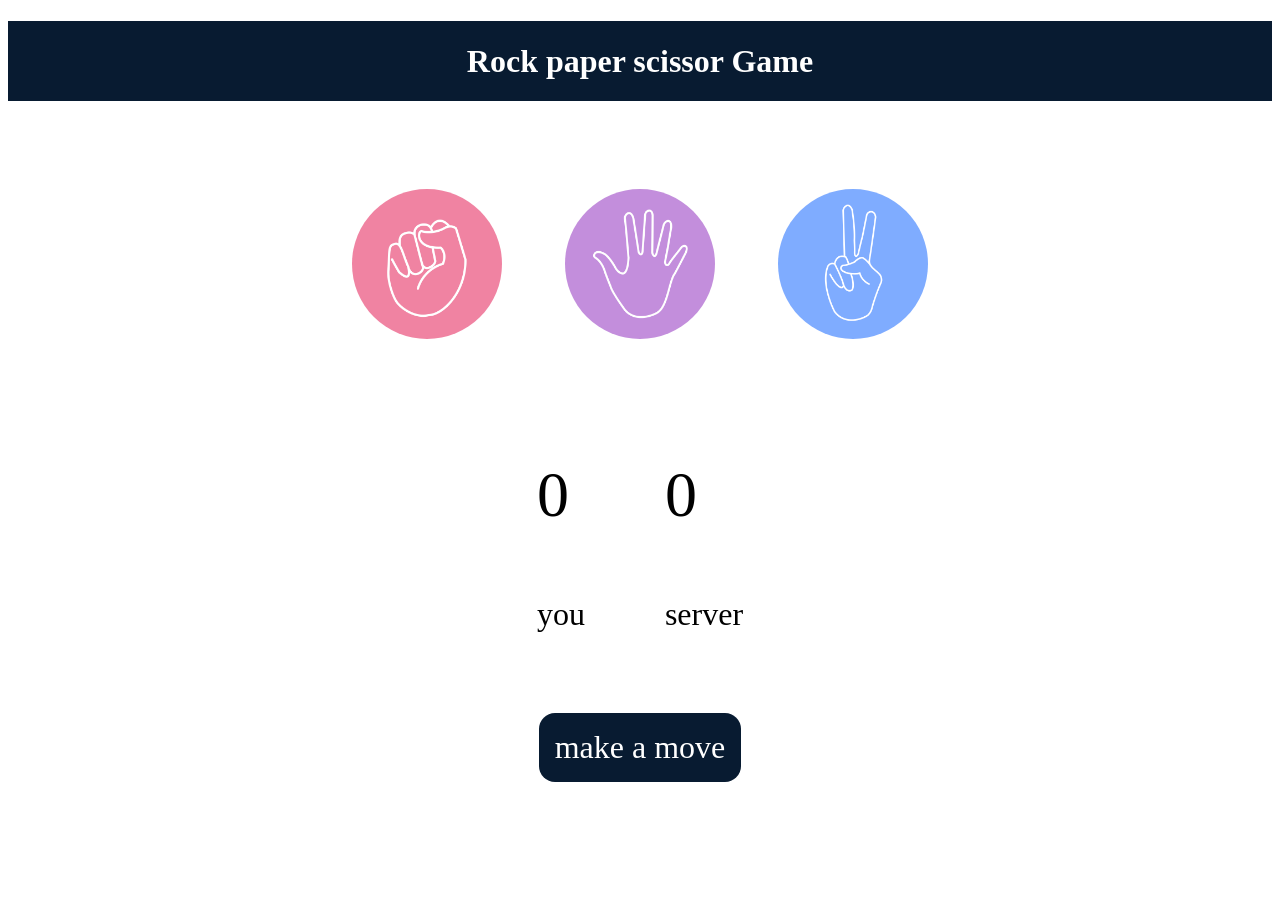
==== index.html @ acf3f666 "Update rock paper scissors game" ====
<!DOCTYPE html>
<html lang="en">
<head>
    <meta charset="UTF-8">
    <meta name="viewport" content="width=device-width, initial-scale=1.0">
    <title>Rock paper scissor Game</title>
    <link rel="stylesheet" href="style.css"/>
    <link rel="manifest" href="manifest.json">

</head>
<body>
     <!-- <main>
        <h1>Tic Tac Toe</h1>
        <div class="container">
        <div class="Game">
            <button class="box"></button>
            <button class="box"></button>
            <button class="box"></button>
            <button class="box"></button>
            <button class="box"></button>
            <button class="box"></button>
            <button class="box"></button>
            <button class="box"></button>
            <button class="box"></button>
        </div>
     </div>
     <button id="reset-btn">reset Game</button>
     </main> -->
     <h1> Rock paper scissor Game</h1>
     <div class="choices">
     <div class="choice" id="Rock">
        <img src="./Images/rock.png"/>
     </div>
      <div class="choice" id="paper">
        <img src="./Images/paper.png"/>
     </div>
      <div class="choice" id="scissors">
        <img src="./Images/scissors.png"/>
     </div>
     </div>


     <div class="scoreboard">
        <div class="score">
            <p id="user-score">0</p>
            <p>you</p>
        </div>
          <div class="score">
            <p id="server-score">0</p>
            <p>server</p>
        </div>
        </div>

        <div class="msg-container">
            <p id="msg"> make a move</p>
        </div>
     
     <script src="app.js"></script>
     <script>
  if ("serviceWorker" in navigator) {
    navigator.serviceWorker.register("sw.js")
      .then(() => console.log("Service Worker Registered"));
  }
</script>

</body>
</html>
---- style.css ----
<<<<<<< HEAD
/* * {
    margin: 0;
    padding: 0;
}

body {
    background-color: aqua;
    text-align: center;
}

.container {
    height: 70vh;
     display: flex;
    flex-wrap: wrap;
    justify-content: center;
       align-items: center;
  
}

.Game {
    height: 60vmin;
    width: 60vmin;
    display: flex;
    flex-wrap: wrap;
    justify-content: center;
       align-items: center;
       gap: 1.5vmin;
}
.box {
    height: 18vmin;
    width: 18vmin;
    border-radius: 1rem;
    border: none;
    box-shadow: 0 0 1rem rgba(0,0,0,0.5);
    font-size: 8vmin;

}
#reset-btn {
    padding: 0.5rem;
    font-size: 1rem;
    border-radius: 5rem;
    color: white;
    background-color: black;
    border: none;
} */

*{
   margin: 0;
   padding: 0;   
}

h1{
    background-color: #081b31;
    color: #fff;
    height: 5rem;
    text-align: center;
    line-height: 5rem;
}
.choice:hover {
    cursor: pointer;
    background-color: #081b31;
}
.choice {
     height: 165px;
     width: 165px;
     border-radius: 50%;
    display: flex;
    justify-content: center;
    align-items: center;
}
img {
         height: 150px;
     width: 150px;
     border-radius: 50%;
     object-fit: cover;
      
}
.choices {
       display: flex;
       justify-content: center;
       align-items: center;
       gap: 3rem;margin-top: 5rem;
}

.scoreboard {
    display: flex;
    justify-content: center;
    align-items: center;
    font-size: 2rem;
    margin-top: 3rem;
    gap: 5rem;
}
#user-score,
 #server-score {
    font-size: 4rem;
}
.msg-container {
    display: flex;
    justify-content: center;
    align-items: center;
}
#msg {
    font-size: 2rem;
    background-color: #081b31;
    color: #fff;
    margin-top: 3rem;
    display: inline;
    padding: 1rem;
    border-radius: 1rem;
=======
/* * {
    margin: 0;
    padding: 0;
}

body {
    background-color: aqua;
    text-align: center;
}

.container {
    height: 70vh;
     display: flex;
    flex-wrap: wrap;
    justify-content: center;
       align-items: center;
  
}

.Game {
    height: 60vmin;
    width: 60vmin;
    display: flex;
    flex-wrap: wrap;
    justify-content: center;
       align-items: center;
       gap: 1.5vmin;
}
.box {
    height: 18vmin;
    width: 18vmin;
    border-radius: 1rem;
    border: none;
    box-shadow: 0 0 1rem rgba(0,0,0,0.5);
    font-size: 8vmin;

}
#reset-btn {
    padding: 0.5rem;
    font-size: 1rem;
    border-radius: 5rem;
    color: white;
    background-color: black;
    border: none;
} */

*{
   margin: 0;
   padding: 0;   
}

h1{
    background-color: #081b31;
    color: #fff;
    height: 5rem;
    text-align: center;
    line-height: 5rem;
}
.choice:hover {
    cursor: pointer;
    background-color: #081b31;
}
.choice {
     height: 165px;
     width: 165px;
     border-radius: 50%;
    display: flex;
    justify-content: center;
    align-items: center;
}
img {
         height: 150px;
     width: 150px;
     border-radius: 50%;
     object-fit: cover;
      
}
.choices {
       display: flex;
       justify-content: center;
       align-items: center;
       gap: 3rem;margin-top: 5rem;
}

.scoreboard {
    display: flex;
    justify-content: center;
    align-items: center;
    font-size: 2rem;
    margin-top: 3rem;
    gap: 5rem;
}
#user-score,
 #server-score {
    font-size: 4rem;
}
.msg-container {
    display: flex;
    justify-content: center;
    align-items: center;
}
#msg {
    font-size: 2rem;
    background-color: #081b31;
    color: #fff;
    margin-top: 3rem;
    display: inline;
    padding: 1rem;
    border-radius: 1rem;
>>>>>>> 07a7cd3d7766276f21cc5cd9df110debb1cfa515
}
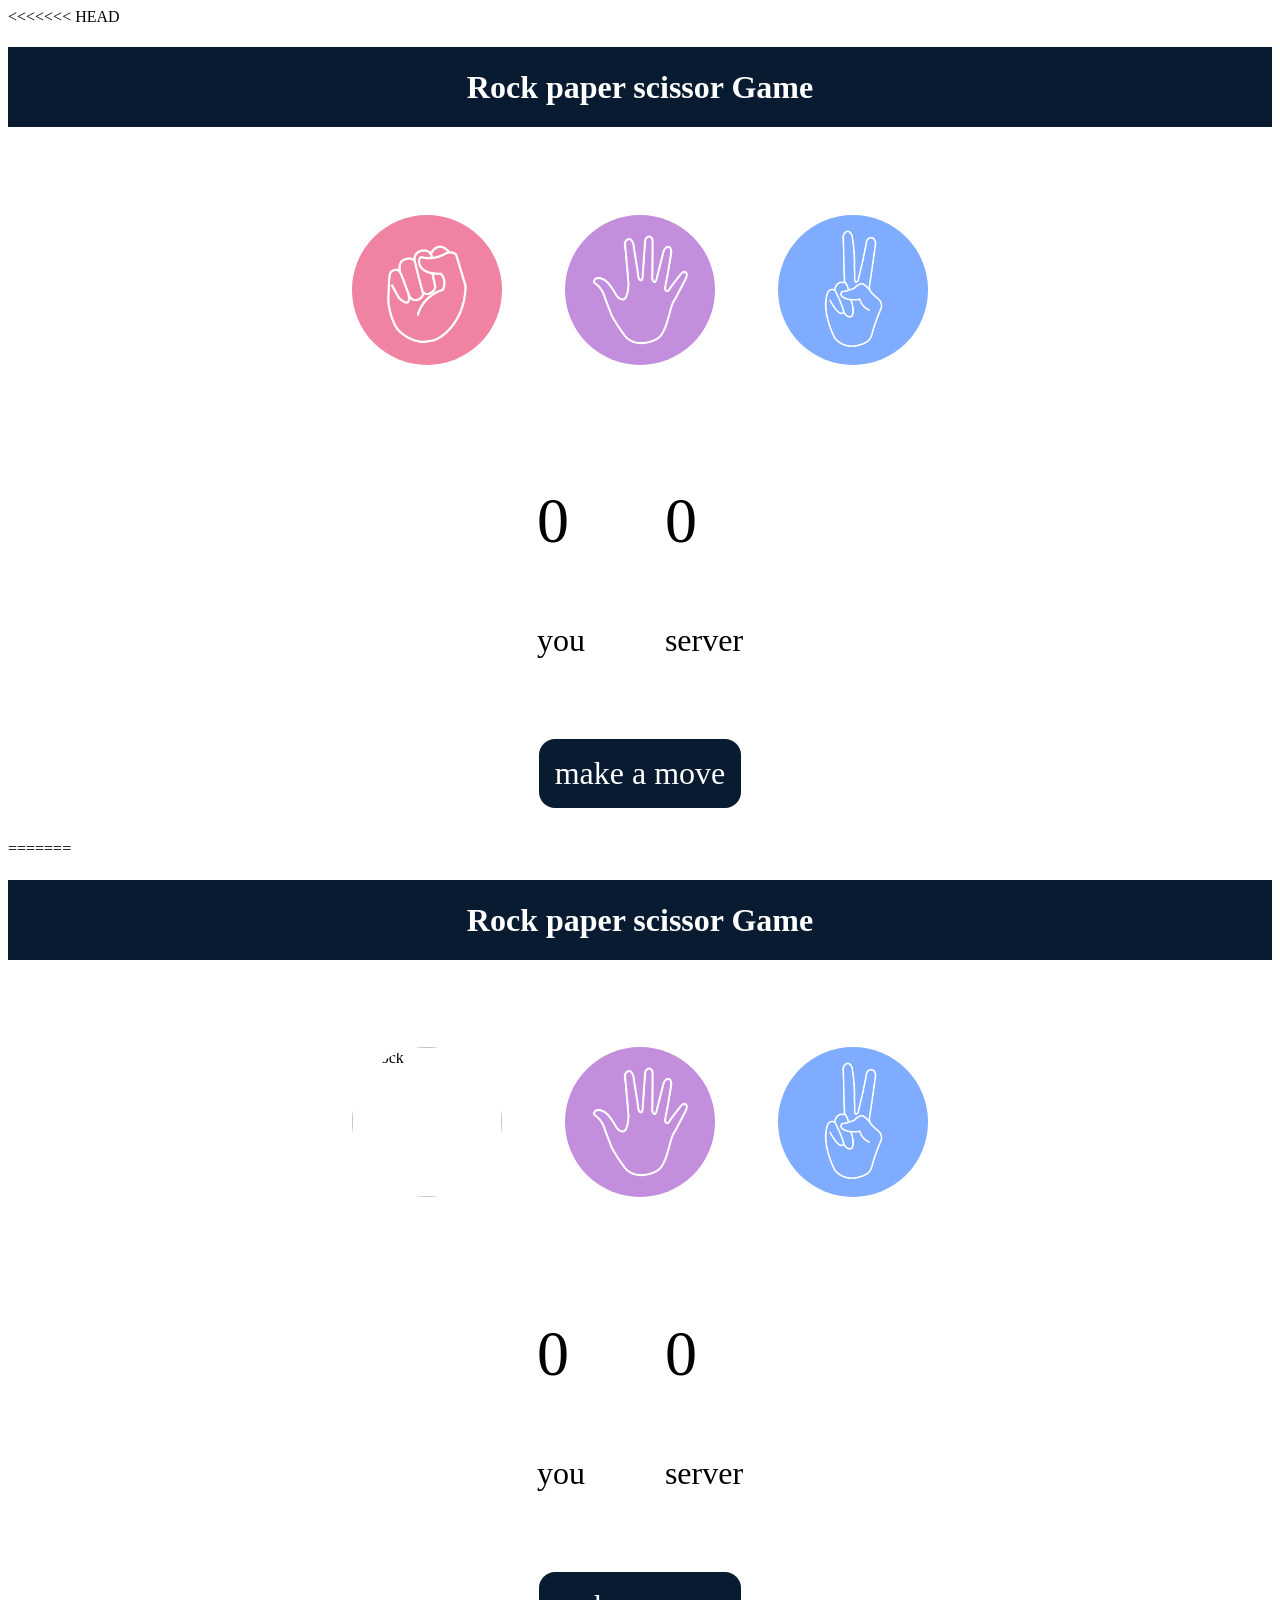
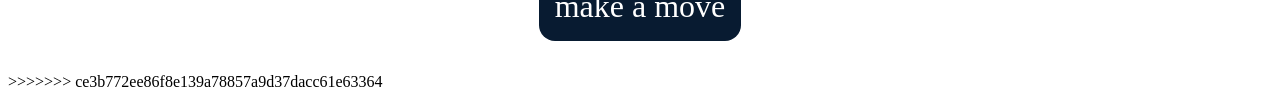
==== commit b89f4441: "Merge remote changes" ====
--- a/index.html
+++ b/index.html
@@ -1,3 +1,4 @@
+<<<<<<< HEAD
 <!DOCTYPE html>
 <html lang="en">
 <head>
@@ -64,4 +65,73 @@
 </script>
 
 </body>
-</html>+</html>
+=======
+<!DOCTYPE html>
+<html lang="en">
+<head>
+    <meta charset="UTF-8">
+    <meta name="viewport" content="width=device-width, initial-scale=1.0">
+    <title>Rock paper scissor Game</title>
+    <link rel="stylesheet" href="style.css"/>
+    <link rel="manifest" href="manifest.json">
+
+</head>
+<body>
+     <!-- <main>
+        <h1>Tic Tac Toe</h1>
+        <div class="container">
+        <div class="Game">
+            <button class="box"></button>
+            <button class="box"></button>
+            <button class="box"></button>
+            <button class="box"></button>
+            <button class="box"></button>
+            <button class="box"></button>
+            <button class="box"></button>
+            <button class="box"></button>
+            <button class="box"></button>
+        </div>
+     </div>
+     <button id="reset-btn">reset Game</button>
+     </main> -->
+     <h1> Rock paper scissor Game</h1>
+     <div class="choices">
+     <div class="choice" id="Rock">
+        <img src="rock.png"  alt="Rock">
+     </div>
+      <div class="choice" id="paper">
+        <img src="paper.png"  alt="Paper">
+     </div>
+      <div class="choice" id="scissors">
+        <img src="scissors.png" alt="Scissors">
+     </div>
+     </div>
+
+
+     <div class="scoreboard">
+        <div class="score">
+            <p id="user-score">0</p>
+            <p>you</p>
+        </div>
+          <div class="score">
+            <p id="server-score">0</p>
+            <p>server</p>
+        </div>
+        </div>
+
+        <div class="msg-container">
+            <p id="msg"> make a move</p>
+        </div>
+     
+     <script src="app.js"></script>
+     <script>
+  if ("serviceWorker" in navigator) {
+    navigator.serviceWorker.register("sw.js")
+      .then(() => console.log("Service Worker Registered"));
+  }
+</script>
+
+</body>
+</html>
+>>>>>>> ce3b772ee86f8e139a78857a9d37dacc61e63364
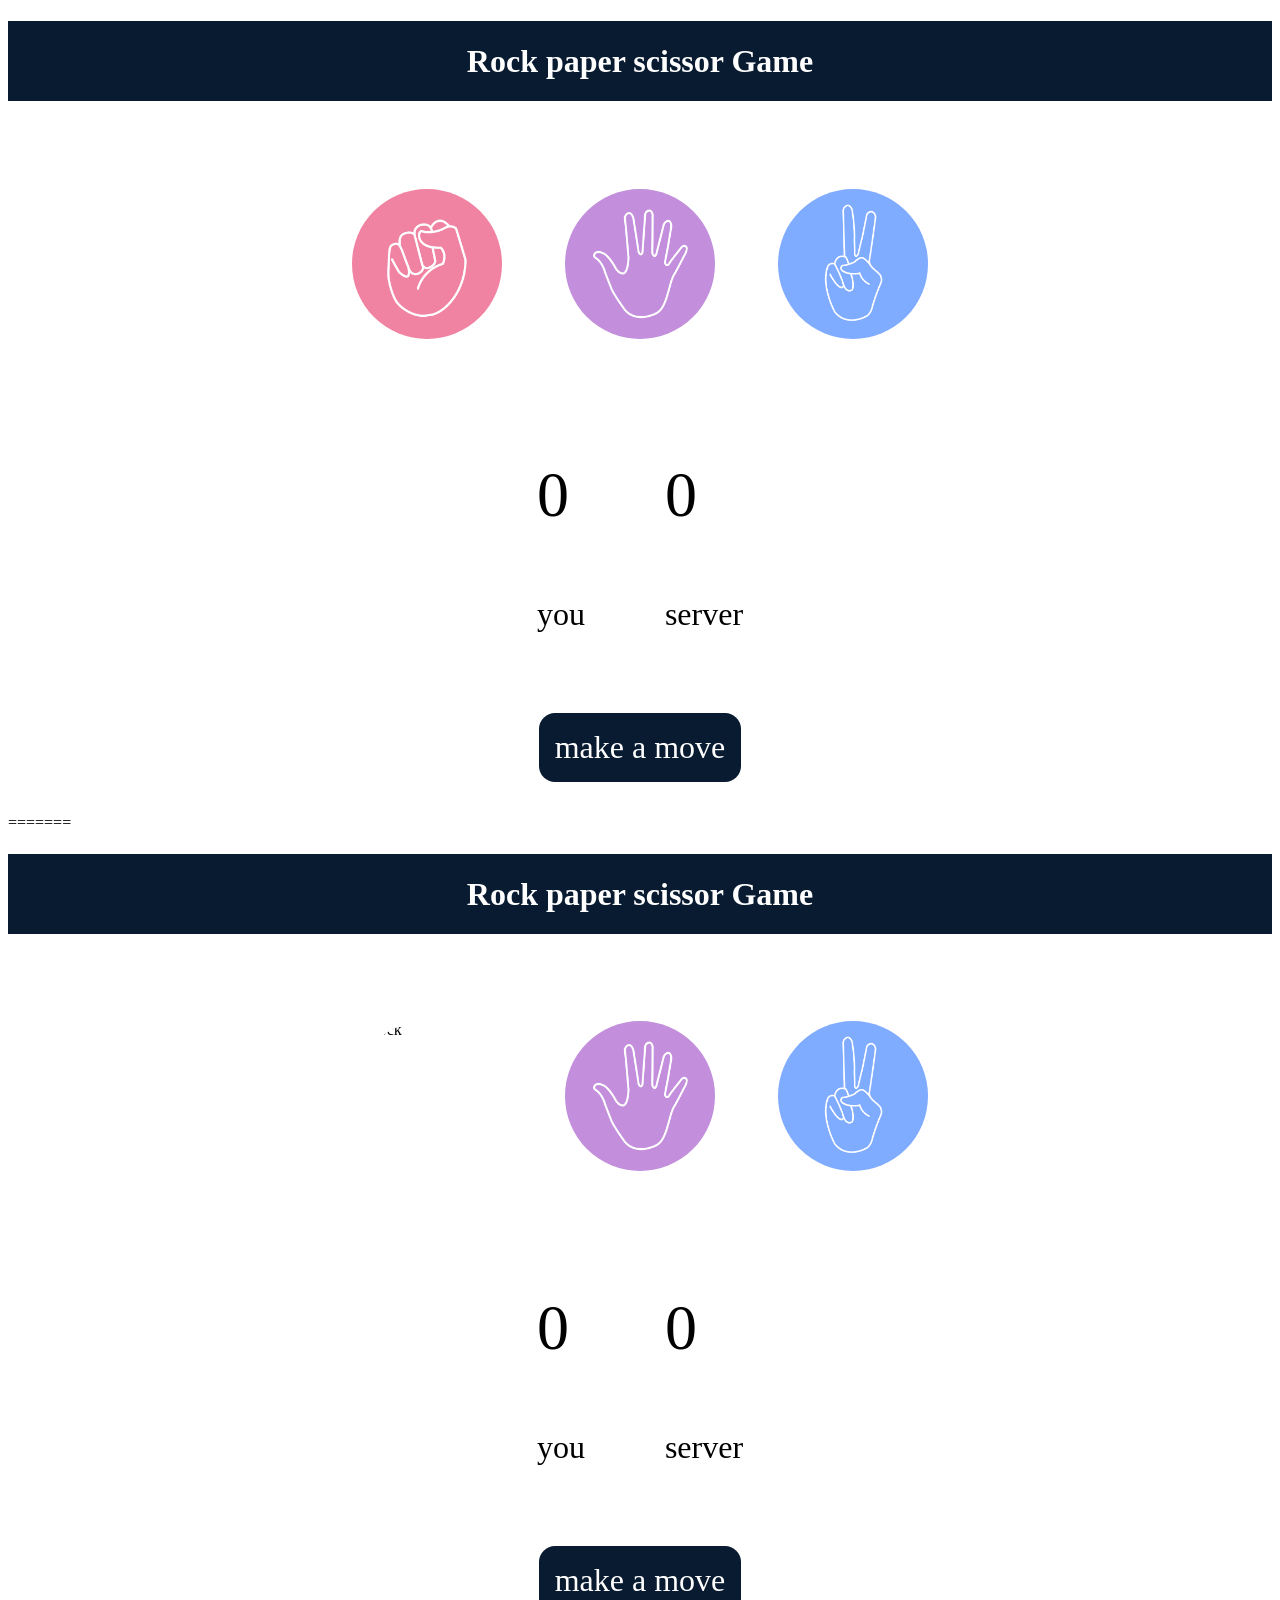
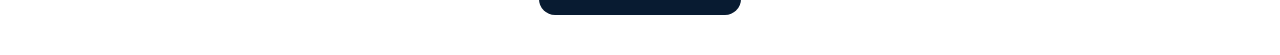
==== commit 5a58dbad: "Resolve merge conflict markers" ====
--- a/index.html
+++ b/index.html
@@ -1,4 +1,4 @@
-<<<<<<< HEAD
+
 <!DOCTYPE html>
 <html lang="en">
 <head>
@@ -134,4 +134,3 @@
 
 </body>
 </html>
->>>>>>> ce3b772ee86f8e139a78857a9d37dacc61e63364
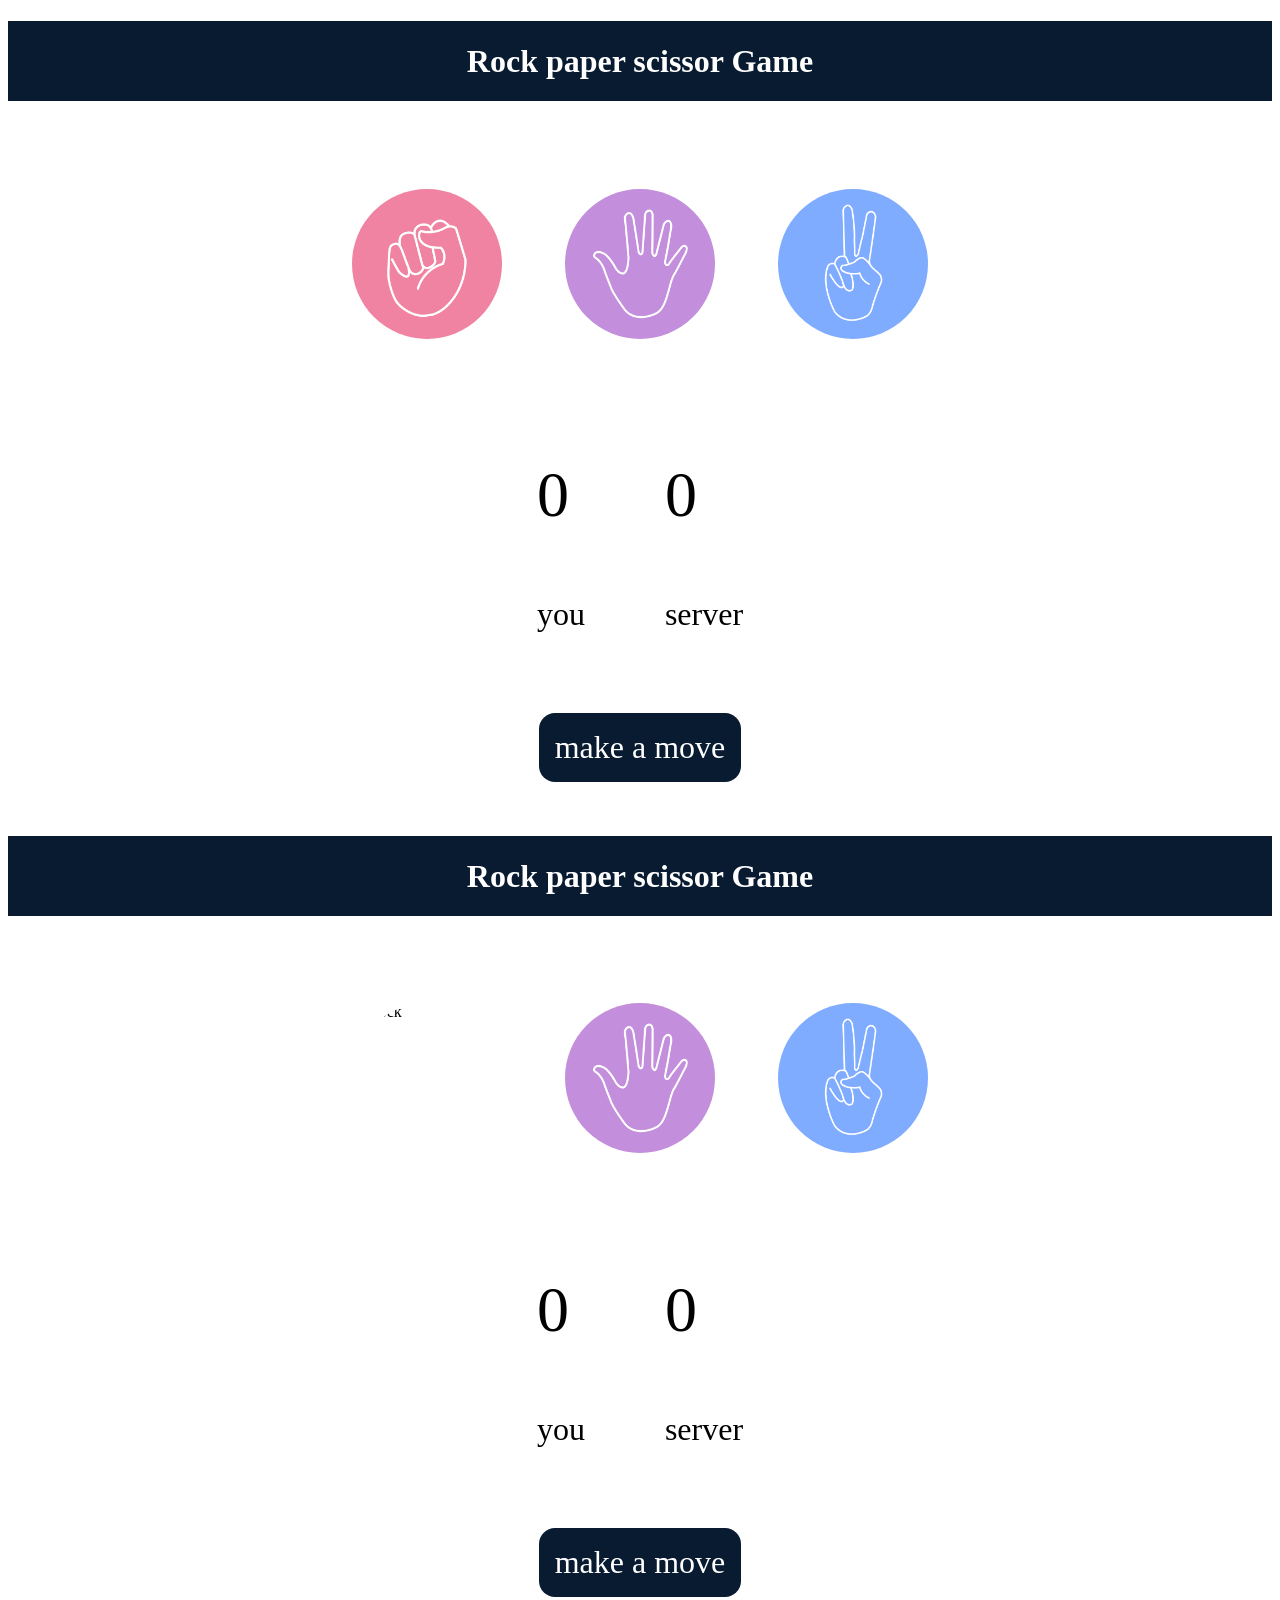
==== commit e112042e: "Fix duplicated app.js and rock/paper/scissors case mismatch" ====
--- a/index.html
+++ b/index.html
@@ -66,7 +66,7 @@
 
 </body>
 </html>
-=======
+
 <!DOCTYPE html>
 <html lang="en">
 <head>
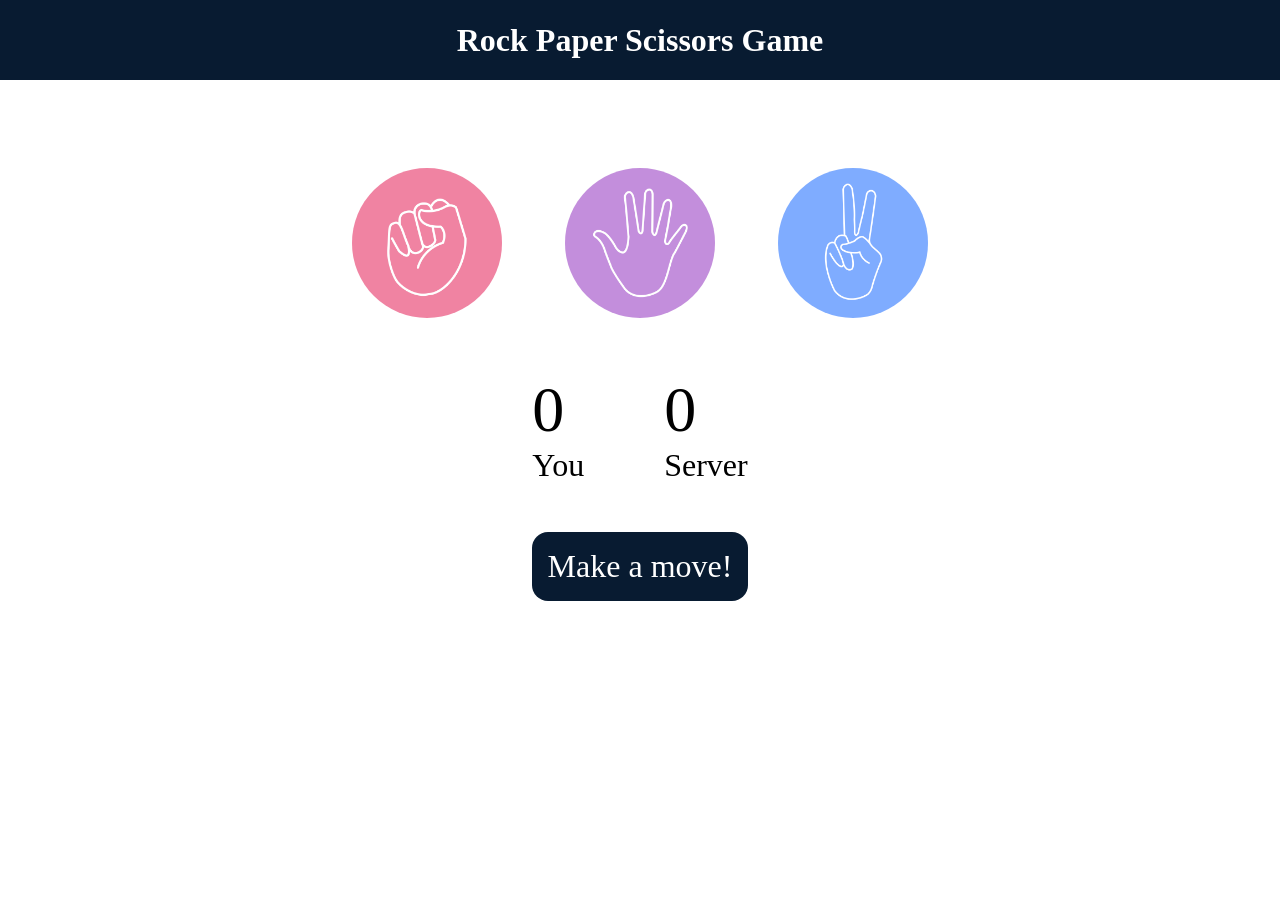
==== commit c804e04e: "Update index.html" ====
--- a/index.html
+++ b/index.html
@@ -1,136 +1,48 @@
-
 <!DOCTYPE html>
 <html lang="en">
 <head>
     <meta charset="UTF-8">
     <meta name="viewport" content="width=device-width, initial-scale=1.0">
-    <title>Rock paper scissor Game</title>
+    <title>Rock Paper Scissors Game</title>
     <link rel="stylesheet" href="style.css"/>
     <link rel="manifest" href="manifest.json">
-
 </head>
 <body>
-     <!-- <main>
-        <h1>Tic Tac Toe</h1>
-        <div class="container">
-        <div class="Game">
-            <button class="box"></button>
-            <button class="box"></button>
-            <button class="box"></button>
-            <button class="box"></button>
-            <button class="box"></button>
-            <button class="box"></button>
-            <button class="box"></button>
-            <button class="box"></button>
-            <button class="box"></button>
+    <h1>Rock Paper Scissors Game</h1>
+    
+    <div class="choices">
+        <div class="choice" id="rock">
+            <img src="rock.png" alt="Rock"/>
         </div>
-     </div>
-     <button id="reset-btn">reset Game</button>
-     </main> -->
-     <h1> Rock paper scissor Game</h1>
-     <div class="choices">
-     <div class="choice" id="Rock">
-        <img src="./Images/rock.png"/>
-     </div>
-      <div class="choice" id="paper">
-        <img src="./Images/paper.png"/>
-     </div>
-      <div class="choice" id="scissors">
-        <img src="./Images/scissors.png"/>
-     </div>
-     </div>
+        <div class="choice" id="paper">
+            <img src="paper.png" alt="Paper"/>
+        </div>
+        <div class="choice" id="scissors">
+            <img src="scissors.png" alt="Scissors"/>
+        </div>
+    </div>
 
-
-     <div class="scoreboard">
+    <div class="scoreboard">
         <div class="score">
             <p id="user-score">0</p>
-            <p>you</p>
+            <p>You</p>
         </div>
-          <div class="score">
+        <div class="score">
             <p id="server-score">0</p>
-            <p>server</p>
+            <p>Server</p>
         </div>
-        </div>
+    </div>
 
-        <div class="msg-container">
-            <p id="msg"> make a move</p>
-        </div>
+    <div class="msg-container">
+        <p id="msg">Make a move!</p>
+    </div>
      
-     <script src="app.js"></script>
-     <script>
-  if ("serviceWorker" in navigator) {
-    navigator.serviceWorker.register("sw.js")
-      .then(() => console.log("Service Worker Registered"));
-  }
-</script>
-
+    <script src="app.js"></script>
+    <script>
+        if ("serviceWorker" in navigator) {
+            navigator.serviceWorker.register("sw.js")
+                .then(() => console.log("Service Worker Registered"));
+        }
+    </script>
 </body>
 </html>
-
-<!DOCTYPE html>
-<html lang="en">
-<head>
-    <meta charset="UTF-8">
-    <meta name="viewport" content="width=device-width, initial-scale=1.0">
-    <title>Rock paper scissor Game</title>
-    <link rel="stylesheet" href="style.css"/>
-    <link rel="manifest" href="manifest.json">
-
-</head>
-<body>
-     <!-- <main>
-        <h1>Tic Tac Toe</h1>
-        <div class="container">
-        <div class="Game">
-            <button class="box"></button>
-            <button class="box"></button>
-            <button class="box"></button>
-            <button class="box"></button>
-            <button class="box"></button>
-            <button class="box"></button>
-            <button class="box"></button>
-            <button class="box"></button>
-            <button class="box"></button>
-        </div>
-     </div>
-     <button id="reset-btn">reset Game</button>
-     </main> -->
-     <h1> Rock paper scissor Game</h1>
-     <div class="choices">
-     <div class="choice" id="Rock">
-        <img src="rock.png"  alt="Rock">
-     </div>
-      <div class="choice" id="paper">
-        <img src="paper.png"  alt="Paper">
-     </div>
-      <div class="choice" id="scissors">
-        <img src="scissors.png" alt="Scissors">
-     </div>
-     </div>
-
-
-     <div class="scoreboard">
-        <div class="score">
-            <p id="user-score">0</p>
-            <p>you</p>
-        </div>
-          <div class="score">
-            <p id="server-score">0</p>
-            <p>server</p>
-        </div>
-        </div>
-
-        <div class="msg-container">
-            <p id="msg"> make a move</p>
-        </div>
-     
-     <script src="app.js"></script>
-     <script>
-  if ("serviceWorker" in navigator) {
-    navigator.serviceWorker.register("sw.js")
-      .then(() => console.log("Service Worker Registered"));
-  }
-</script>
-
-</body>
-</html>
--- a/style.css
+++ b/style.css
@@ -1,4 +1,4 @@
-<<<<<<< HEAD
+
 /* * {
     margin: 0;
     padding: 0;
@@ -108,7 +108,7 @@
     display: inline;
     padding: 1rem;
     border-radius: 1rem;
-=======
+
 /* * {
     margin: 0;
     padding: 0;
@@ -218,5 +218,4 @@
     display: inline;
     padding: 1rem;
     border-radius: 1rem;
->>>>>>> 07a7cd3d7766276f21cc5cd9df110debb1cfa515
-}+}
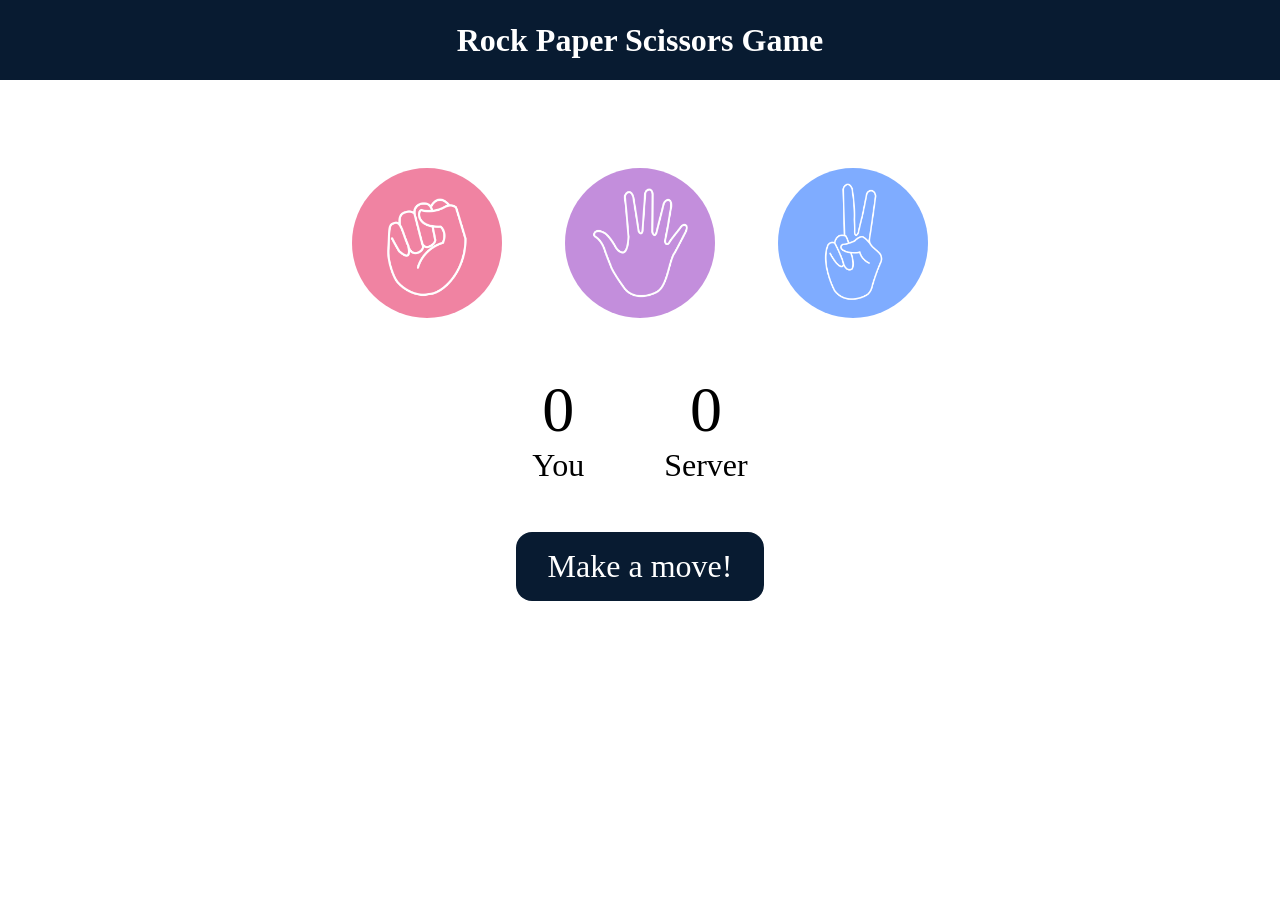
==== commit 3c7b4e0e: "Update index.html" ====
--- a/index.html
+++ b/index.html
@@ -12,13 +12,13 @@
     
     <div class="choices">
         <div class="choice" id="rock">
-            <img src="rock.png" alt="Rock"/>
+            <img src="Images/rock.png" alt="Rock"/>
         </div>
         <div class="choice" id="paper">
-            <img src="paper.png" alt="Paper"/>
+            <img src="Images/paper.png" alt="Paper"/>
         </div>
         <div class="choice" id="scissors">
-            <img src="scissors.png" alt="Scissors"/>
+            <img src="Images/scissors.png" alt="Scissors"/>
         </div>
     </div>
 
@@ -38,11 +38,5 @@
     </div>
      
     <script src="app.js"></script>
-    <script>
-        if ("serviceWorker" in navigator) {
-            navigator.serviceWorker.register("sw.js")
-                .then(() => console.log("Service Worker Registered"));
-        }
-    </script>
 </body>
 </html>
--- a/style.css
+++ b/style.css
@@ -1,86 +1,46 @@
-
-/* * {
+* {
     margin: 0;
     padding: 0;
 }
 
-body {
-    background-color: aqua;
-    text-align: center;
-}
-
-.container {
-    height: 70vh;
-     display: flex;
-    flex-wrap: wrap;
-    justify-content: center;
-       align-items: center;
-  
-}
-
-.Game {
-    height: 60vmin;
-    width: 60vmin;
-    display: flex;
-    flex-wrap: wrap;
-    justify-content: center;
-       align-items: center;
-       gap: 1.5vmin;
-}
-.box {
-    height: 18vmin;
-    width: 18vmin;
-    border-radius: 1rem;
-    border: none;
-    box-shadow: 0 0 1rem rgba(0,0,0,0.5);
-    font-size: 8vmin;
-
-}
-#reset-btn {
-    padding: 0.5rem;
-    font-size: 1rem;
-    border-radius: 5rem;
-    color: white;
-    background-color: black;
-    border: none;
-} */
-
-*{
-   margin: 0;
-   padding: 0;   
-}
-
-h1{
+h1 {
     background-color: #081b31;
     color: #fff;
     height: 5rem;
     text-align: center;
     line-height: 5rem;
 }
+
+.choice {
+    height: 165px;
+    width: 165px;
+    border-radius: 50%;
+    display: flex;
+    justify-content: center;
+    align-items: center;
+    transition: all 0.3s ease;
+}
+
 .choice:hover {
     cursor: pointer;
     background-color: #081b31;
+    transform: scale(1.05);
 }
-.choice {
-     height: 165px;
-     width: 165px;
-     border-radius: 50%;
+
+img {
+    height: 150px;
+    width: 150px;
+    border-radius: 50%;
+    object-fit: cover;
+    pointer-events: none; /* Prevents clicks on image */
+}
+
+.choices {
     display: flex;
     justify-content: center;
     align-items: center;
-}
-img {
-         height: 150px;
-     width: 150px;
-     border-radius: 50%;
-     object-fit: cover;
-      
-}
-.choices {
-       display: flex;
-       justify-content: center;
-       align-items: center;
-       gap: 3rem;margin-top: 5rem;
+    gap: 3rem;
+    margin-top: 5rem;
 }
 
 .scoreboard {
@@ -91,131 +51,30 @@
     margin-top: 3rem;
     gap: 5rem;
 }
+
+.score {
+    display: flex;
+    flex-direction: column;
+    align-items: center;
+}
+
 #user-score,
- #server-score {
+#server-score {
     font-size: 4rem;
 }
+
 .msg-container {
     display: flex;
     justify-content: center;
     align-items: center;
 }
+
 #msg {
     font-size: 2rem;
     background-color: #081b31;
     color: #fff;
     margin-top: 3rem;
-    display: inline;
-    padding: 1rem;
-    border-radius: 1rem;
-
-/* * {
-    margin: 0;
-    padding: 0;
-}
-
-body {
-    background-color: aqua;
-    text-align: center;
-}
-
-.container {
-    height: 70vh;
-     display: flex;
-    flex-wrap: wrap;
-    justify-content: center;
-       align-items: center;
-  
-}
-
-.Game {
-    height: 60vmin;
-    width: 60vmin;
-    display: flex;
-    flex-wrap: wrap;
-    justify-content: center;
-       align-items: center;
-       gap: 1.5vmin;
-}
-.box {
-    height: 18vmin;
-    width: 18vmin;
-    border-radius: 1rem;
-    border: none;
-    box-shadow: 0 0 1rem rgba(0,0,0,0.5);
-    font-size: 8vmin;
-
-}
-#reset-btn {
-    padding: 0.5rem;
-    font-size: 1rem;
-    border-radius: 5rem;
-    color: white;
-    background-color: black;
-    border: none;
-} */
-
-*{
-   margin: 0;
-   padding: 0;   
-}
-
-h1{
-    background-color: #081b31;
-    color: #fff;
-    height: 5rem;
-    text-align: center;
-    line-height: 5rem;
-}
-.choice:hover {
-    cursor: pointer;
-    background-color: #081b31;
-}
-.choice {
-     height: 165px;
-     width: 165px;
-     border-radius: 50%;
-    display: flex;
-    justify-content: center;
-    align-items: center;
-}
-img {
-         height: 150px;
-     width: 150px;
-     border-radius: 50%;
-     object-fit: cover;
-      
-}
-.choices {
-       display: flex;
-       justify-content: center;
-       align-items: center;
-       gap: 3rem;margin-top: 5rem;
-}
-
-.scoreboard {
-    display: flex;
-    justify-content: center;
-    align-items: center;
-    font-size: 2rem;
-    margin-top: 3rem;
-    gap: 5rem;
-}
-#user-score,
- #server-score {
-    font-size: 4rem;
-}
-.msg-container {
-    display: flex;
-    justify-content: center;
-    align-items: center;
-}
-#msg {
-    font-size: 2rem;
-    background-color: #081b31;
-    color: #fff;
-    margin-top: 3rem;
-    display: inline;
-    padding: 1rem;
+    display: inline-block;
+    padding: 1rem 2rem;
     border-radius: 1rem;
 }
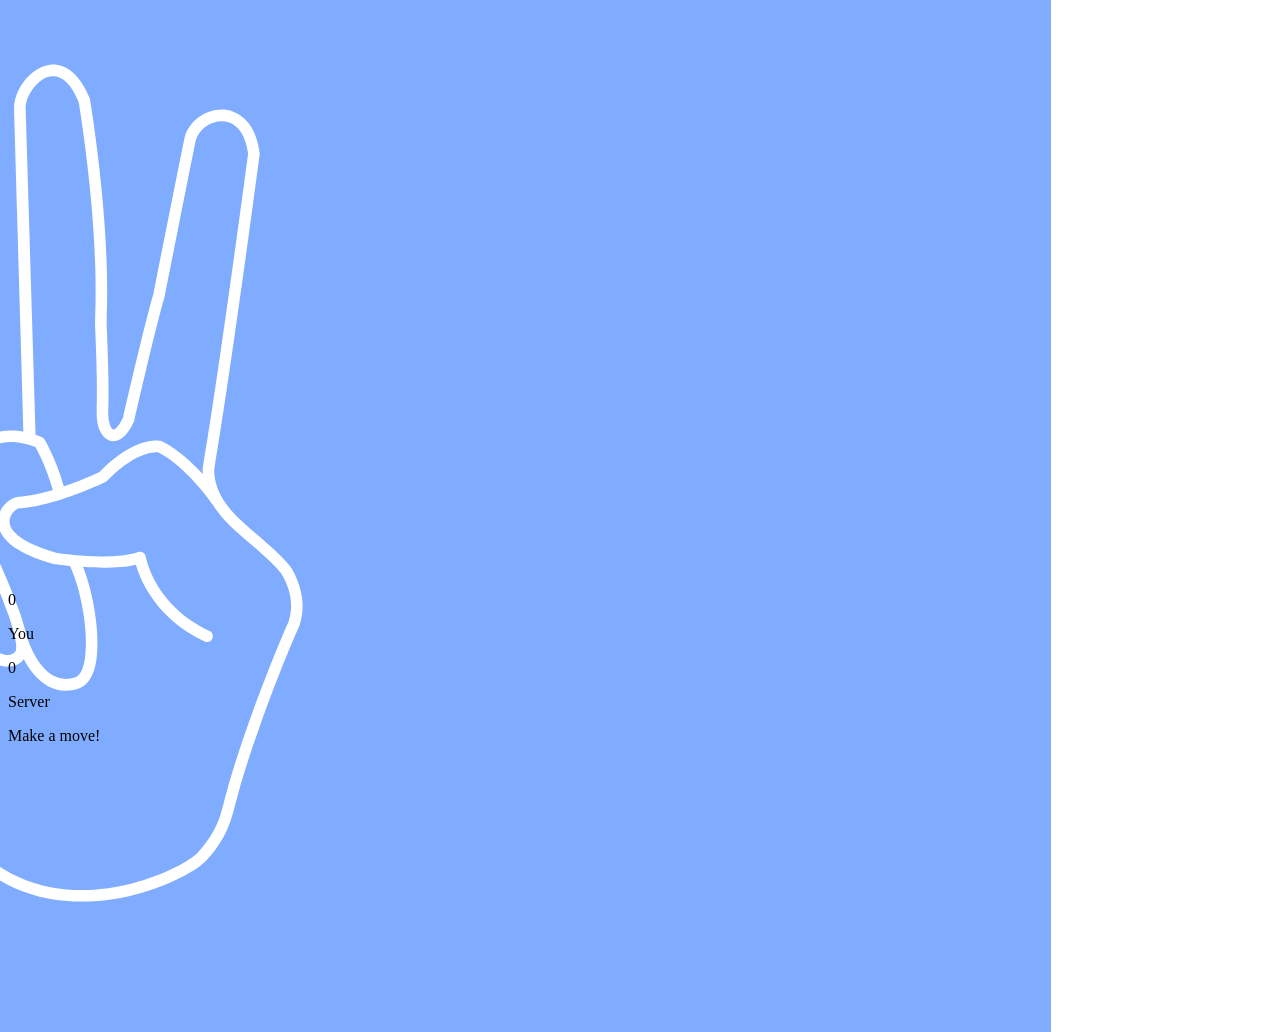
==== commit 05c7f4d5: "Update index.html" ====
--- a/index.html
+++ b/index.html
@@ -5,7 +5,6 @@
     <meta name="viewport" content="width=device-width, initial-scale=1.0">
     <title>Rock Paper Scissors Game</title>
     <link rel="stylesheet" href="style.css"/>
-    <link rel="manifest" href="manifest.json">
 </head>
 <body>
     <h1>Rock Paper Scissors Game</h1>
--- a/style.css
+++ b/style.css
@@ -1,16 +1,3 @@
-* {
-    margin: 0;
-    padding: 0;
-}
-
-h1 {
-    background-color: #081b31;
-    color: #fff;
-    height: 5rem;
-    text-align: center;
-    line-height: 5rem;
-}
-
 .choice {
     height: 165px;
     width: 165px;
@@ -18,63 +5,13 @@
     display: flex;
     justify-content: center;
     align-items: center;
+    font-size: 80px;
+    background-color: #f0f0f0;
     transition: all 0.3s ease;
+    cursor: pointer;
 }
 
 .choice:hover {
-    cursor: pointer;
     background-color: #081b31;
     transform: scale(1.05);
 }
-
-img {
-    height: 150px;
-    width: 150px;
-    border-radius: 50%;
-    object-fit: cover;
-    pointer-events: none; /* Prevents clicks on image */
-}
-
-.choices {
-    display: flex;
-    justify-content: center;
-    align-items: center;
-    gap: 3rem;
-    margin-top: 5rem;
-}
-
-.scoreboard {
-    display: flex;
-    justify-content: center;
-    align-items: center;
-    font-size: 2rem;
-    margin-top: 3rem;
-    gap: 5rem;
-}
-
-.score {
-    display: flex;
-    flex-direction: column;
-    align-items: center;
-}
-
-#user-score,
-#server-score {
-    font-size: 4rem;
-}
-
-.msg-container {
-    display: flex;
-    justify-content: center;
-    align-items: center;
-}
-
-#msg {
-    font-size: 2rem;
-    background-color: #081b31;
-    color: #fff;
-    margin-top: 3rem;
-    display: inline-block;
-    padding: 1rem 2rem;
-    border-radius: 1rem;
-}
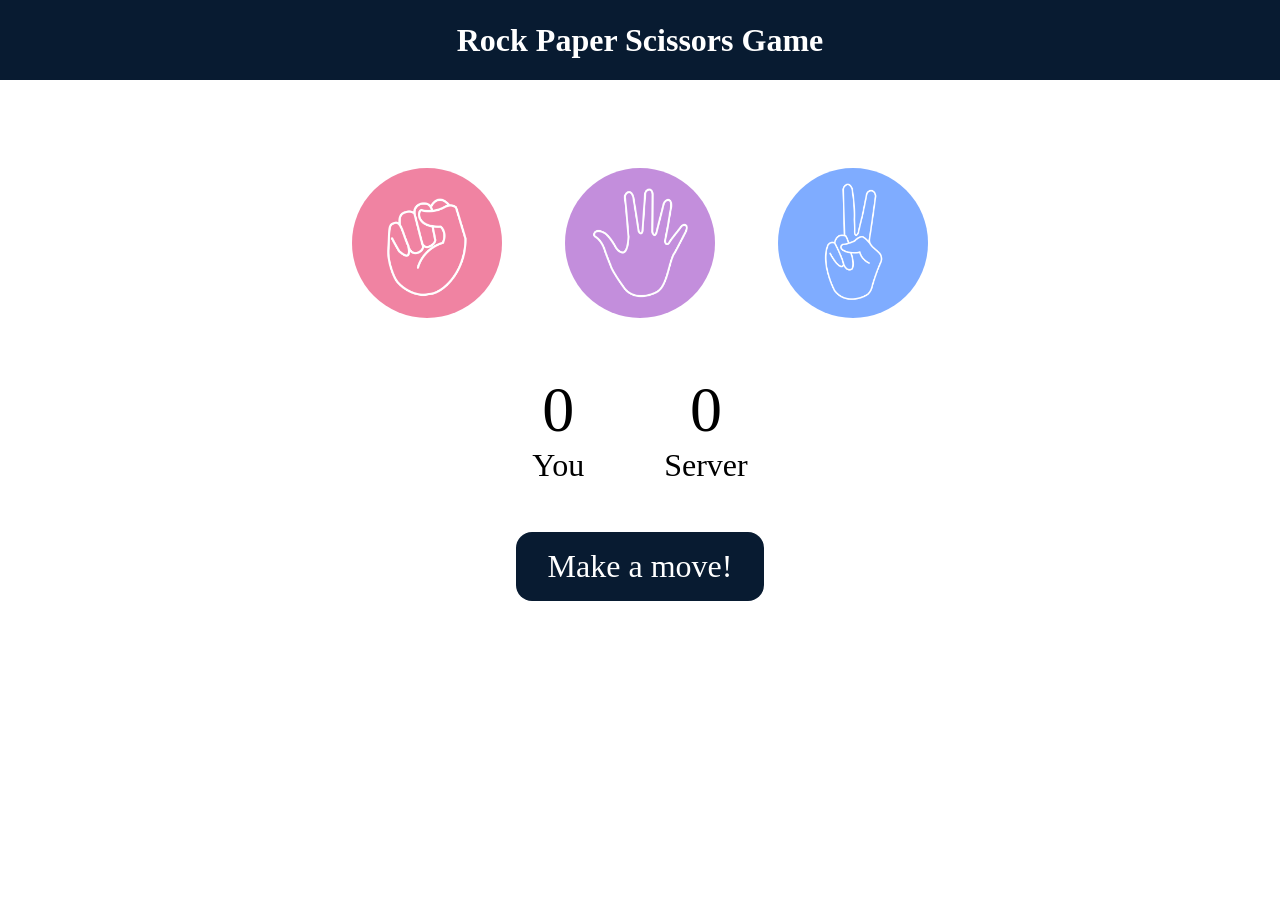
==== commit 82159f16: "Update index.html" ====
--- a/index.html
+++ b/index.html
@@ -36,6 +36,66 @@
         <p id="msg">Make a move!</p>
     </div>
      
-    <script src="app.js"></script>
+    <script>
+        let userscore = 0;
+        let serverscore = 0;
+
+        const choices = document.querySelectorAll(".choice");
+        const msg = document.querySelector("#msg");
+        const userscorepara = document.querySelector("#user-score");
+        const serverscorepara = document.querySelector("#server-score");
+
+        const genserverchoice = () => {
+            const options = ["rock", "paper", "scissors"];
+            const randomIdx = Math.floor(Math.random() * 3);
+            return options[randomIdx];
+        };
+
+        const drawgame = () => {
+            msg.innerText = "Game was a draw, play again";
+            msg.style.backgroundColor = "#081b31";
+        };
+
+        const showwinner = (userwin, userchoice, serverchoice) => {
+            if (userwin) {
+                userscore++;
+                userscorepara.innerText = userscore;
+                msg.innerText = `You win! ${userchoice} beats ${serverchoice}`;
+                msg.style.backgroundColor = "green";
+            } else {
+                serverscore++;
+                serverscorepara.innerText = serverscore;
+                msg.innerText = `You lost! ${serverchoice} beats your ${userchoice}`;
+                msg.style.backgroundColor = "red";
+            }
+        };
+
+        const playgame = (userchoice) => {
+            console.log("user choice =", userchoice);
+            const serverchoice = genserverchoice();
+            console.log("serverchoice =", serverchoice);
+
+            if (userchoice === serverchoice) {
+                drawgame();
+            } else {
+                let userwin = true;
+                if (userchoice === "rock") {
+                    userwin = serverchoice === "paper" ? false : true;
+                } else if (userchoice === "paper") {
+                    userwin = serverchoice === "scissors" ? false : true;
+                } else if (userchoice === "scissors") {
+                    userwin = serverchoice === "rock" ? false : true;
+                }
+                showwinner(userwin, userchoice, serverchoice);
+            }
+        };
+
+        choices.forEach((choice) => {
+            choice.addEventListener("click", () => {
+                const userchoice = choice.getAttribute("id");
+                playgame(userchoice);
+            });
+        });
+    </script>
 </body>
 </html>
--- a/style.css
+++ b/style.css
@@ -1,3 +1,16 @@
+* {
+    margin: 0;
+    padding: 0;
+}
+
+h1 {
+    background-color: #081b31;
+    color: #fff;
+    height: 5rem;
+    text-align: center;
+    line-height: 5rem;
+}
+
 .choice {
     height: 165px;
     width: 165px;
@@ -5,8 +18,6 @@
     display: flex;
     justify-content: center;
     align-items: center;
-    font-size: 80px;
-    background-color: #f0f0f0;
     transition: all 0.3s ease;
     cursor: pointer;
 }
@@ -15,3 +26,55 @@
     background-color: #081b31;
     transform: scale(1.05);
 }
+
+.choice img {
+    height: 150px;
+    width: 150px;
+    border-radius: 50%;
+    object-fit: cover;
+    pointer-events: none;
+}
+
+.choices {
+    display: flex;
+    justify-content: center;
+    align-items: center;
+    gap: 3rem;
+    margin-top: 5rem;
+}
+
+.scoreboard {
+    display: flex;
+    justify-content: center;
+    align-items: center;
+    font-size: 2rem;
+    margin-top: 3rem;
+    gap: 5rem;
+}
+
+.score {
+    display: flex;
+    flex-direction: column;
+    align-items: center;
+}
+
+#user-score,
+#server-score {
+    font-size: 4rem;
+}
+
+.msg-container {
+    display: flex;
+    justify-content: center;
+    align-items: center;
+}
+
+#msg {
+    font-size: 2rem;
+    background-color: #081b31;
+    color: #fff;
+    margin-top: 3rem;
+    display: inline-block;
+    padding: 1rem 2rem;
+    border-radius: 1rem;
+}
